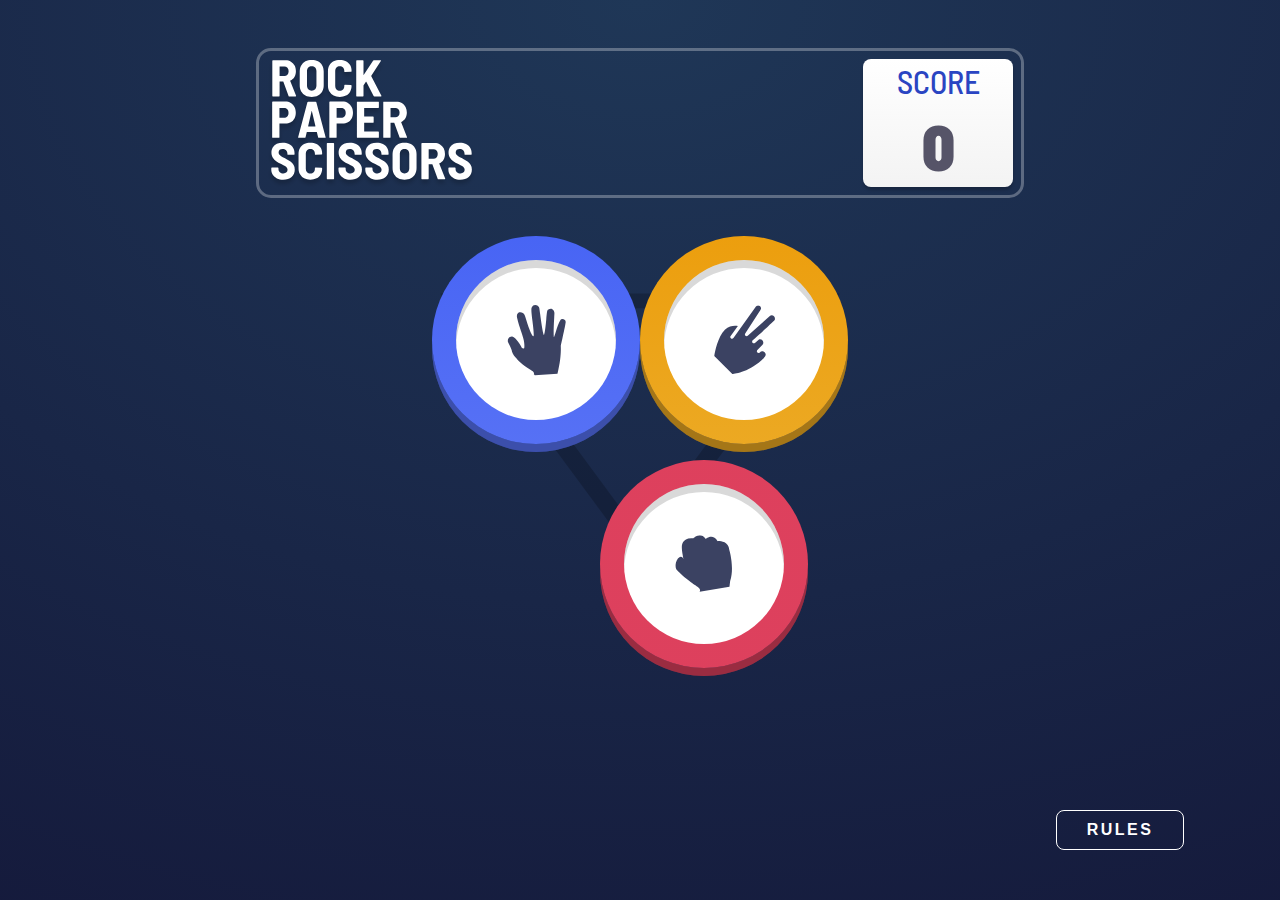
==== index.html @ 1f1d9073 "complete website" ====
<!DOCTYPE html>
<html lang="en">
<head>
  <meta charset="UTF-8">
  <meta name="viewport" content="width=device-width, initial-scale=1.0"> 
  <link rel="icon" type="image/png" sizes="32x32" href="./images/favicon-32x32.png">
  <link rel="stylesheet" href="https://fonts.googleapis.com/css2?family=Barlow+Semi+Condensed:wght@400;700&display=swap" rel="stylesheet">
  <link rel="stylesheet" href="style.css">
  <title>Rock, Paper, Scissors</title>
</head>
<body>
<main>
  <header>
      <img src="./images/logo.svg" alt="logo">
      <div class="score">
          <h1>SCORE</h1>
          <span class="score-board">0</span>   
      </div>
  </header>
  <section id="section-content"> <!-- js --></section>
  <div class="top-rule"> <!-- js --> </div>
  <button id="showRule">RULES</button>
</main>
<script src="app.js"></script>
</body>
</html>
---- style.css ----
* {
    margin: 0;
    padding: 0;
    box-sizing: border-box;
}

body {
    width: 100%;
    height: 100vh;
    background: radial-gradient(134.34% 134.34% at 50% 0%, #1F3757 0%, #131537 100%);
    font-family: 'Barlow Semi Condensed', sans-serif;
}

main {
    display: flex;
    flex-direction: column;
    align-items: center;
    width: 100vw;
    height: 100vh;
    margin: 0 auto;
    position: relative; 
}

header {
    margin-top: 3rem;
    width: 60%;
    height: 9.375rem;
    border-radius: 0.9375rem;
    border: 3px solid rgba(255, 255, 255, 0.29);
    display: flex;
    justify-content: space-between;
    padding: 0.5rem;
}

header img {
    height: 8rem;
}

.score {
    display: flex;
    flex-direction: column;
    justify-content: space-around;
    align-items: center;
    width: 9.375rem;
    border-radius: 0.5rem;
    background: linear-gradient(0deg, #F3F3F3 0%, #FFF 100%);
    box-shadow: 0px 3px 3px 0px rgba(0, 0, 0, 0.20);
}

.score h1 {
    color: #2A45C2;
    font-size: 2rem;
    font-weight: 500; 
}

.score span {
    color: #565468;
    font-size: 4rem;
    font-weight: 900;
}

section {
    margin-top: 1rem;
    width: 50%;
    height: 26.875rem;
    display: flex;
    justify-content: center;
    align-items: center;
    background: url('./images/bg-triangle.svg') center/cover no-repeat;
    background-size: 25rem 17rem;
    position: relative;
    z-index: 0;
}

.outta {
    width: 10rem;
    height: 10rem;
    background: #fff;
    border-radius: 50%;
    place-items: center;
    box-shadow: inset 0 0.5rem #00000026;
    cursor: pointer;
    display: flex;
    justify-content: center;
    position: absolute;
}

.outta::before,
.outta::after {
    content: '';
    position: absolute;
    width: 130%;
    height: 130%;
    border-radius: 50%;
    z-index: -1;
}

.outta:hover::after{
    box-shadow:0 0 0 30px rgba(253, 253, 253, 0.05);  
}

.outta img {
    transform: scale(1.2);
}

.paper {
    bottom: 14rem;
    left: 8.5rem;
}

.paper::before {
    background: linear-gradient(to bottom, hsl(230, 89%, 62%), hsl(230, 89%, 65%));
    box-shadow: 0 0.5rem #0000004d, 0 0.5rem hsl(230, 89%, 65%);
}

.scissors {
    bottom: 14rem;
    right: 8.5rem;
}
.scissors::before {
    background: linear-gradient(to bottom, hsl(39, 89%, 49%), hsl(40, 84%, 53%));
    box-shadow: 0 0.5rem #0000004d, 0 0.5rem hsl(40, 84%, 53%);
}

.rock {
    bottom: 0;
    left: 19rem;
}

.rock::before {
    background: linear-gradient(to bottom, hsl(349, 70%, 56%), hsl(349, 70%, 56%));
    box-shadow: 0 0.5rem #0000004d, 0 0.5rem hsl(349, 70%, 56%);
}

button {
    width: 8rem;
    height: 2.5rem;
    color: #FFF;
    text-align: center;
    font-size: 1rem;
    font-weight: 600;
    letter-spacing: 0.15625rem;
    background: inherit;
    border-radius: 0.5rem;
    border: 1px solid #FFF;
    cursor: pointer;
    position: absolute;
    top: 90%;
    right: 6rem;
}

button:hover {
    color: #3B4262;
    background: linear-gradient(0deg, #F3F3F3 0%, #FFF 100%);
}


.rule {
    width: 27rem;
    height: 25rem;
    color: #3B4262;
    border-radius: 0.5rem;
    background: #FFF;
    box-shadow: 0px 3px 3px 0px rgba(0, 0, 0, 0.20);
    background-image: url(/images/rules.svg);
    background-size: 15rem;
    background-repeat: no-repeat;
    background-position: 50% 70%;
    display: flex;
    justify-content: space-between;
    padding: 3.5rem 2rem;
    position: absolute;
    top: 47%;
    left: 49.7%;
    transform: translate(-50%, -50%);
}

.rule h1 {
    font-size: 2rem;
    font-weight: 700;
    line-height: 2rem;
}

.rule img {
    width: 2rem;
    height: 2rem;
}

.rule button {
    cursor: pointer;
    border: none;
    background: transparent;
    position: absolute;
    top: 3.5rem;
    right: 0;
}

.top-rule {
    width: 100%;
    height: 100vh;
    background: rgba(0, 0, 0, 0.502);
    position: absolute;
    top: 0;
    visibility: hidden;
    z-index: 1;
}

.anything {
    visibility: visible;
}
.image-container {
    display: flex;
    justify-content: space-between;
    width: 70%;
    height: 50%;
    margin: 10rem auto;
    position: relative;
    bottom: 41rem;
}

.selector p,
.the-house p {
    color: #FFF;
    text-shadow: 0px 3px 3px rgba(0, 0, 0, 0.20);
    font-size: 1.5rem;
    font-weight: 700;
    line-height: 2rem;
    letter-spacing: 0.1875rem;
}

.again a {
    width: 12rem;
    height: 3rem;
    border-radius: 0.5rem;
    background: linear-gradient(0deg, #F3F3F3 0%, #FFF 100%);
    box-shadow: 0px 3px 3px 0px rgba(0, 0, 0, 0.20);
    cursor: pointer;
    color: #3B4262;
    font-size: 1rem;
    font-weight: 600;
    letter-spacing: 0.15625rem;
    display: flex;
    align-items: center;
    justify-content: center;
}

.again a:hover {
    color: #DB2E4D;
}

.again {
    display: flex;
    width: 20.75rem;
    flex-direction: column;
    justify-content: center;
    align-items: center;
    margin-top: 5rem;
    margin-left: 2.5rem;

}

.again p {
    color: #FFF;
    text-align: center;
    text-shadow: 0px 3px 3px rgba(0, 0, 0, 0.20);
    font-size: 3.5rem;
    font-weight: 700;
    padding-bottom: 1rem;

}

.winner::before {
    border-radius: 50%;
  box-shadow: 0 0 0 50px rgba(255, 255, 255, 0.027), 0 0 0 100px rgba(255, 255, 255, 0.027), 0 0 0 150px rgba(255, 255, 255, 0.023);
}

.house{
left: 78%;    
top: 7rem;
    width: 12rem;
    height: 12rem;
  }
  
  .its {
      top: 7rem;
      left: 0;
      width: 12rem;
      height: 12rem;
    }


    @media (min-width: 320px) and (max-width: 430px) {

       header{
        margin-top: 1rem;
        width: 19.4375rem;
        height: 6rem;
        align-items: center;
    }

    header img{
        width: 4rem;
        height: 4rem;
    }

    .score{
        width: 5rem;
        height: 4.5rem;
    }
    
    .score h1{
    font-size: 0.625rem;
    font-weight: 600;
    padding: 0;
    letter-spacing: 0.09769rem;
    text-align: center;
    }
    
    .score span{
    font-size: 2.5rem;
    font-weight: 700;
    line-height: 2.5rem; 
    }

    button {
        left: 50%; 
        transform: translate(-50%, -50%); 
    }
    .rule {
        width: 100%;
        height: 100%;
        justify-content: center;
        background-position: 50%;    
    }
    
    .rule button{
        top: 90%;
    }

    section{
        width: 95vw;
        height: 60vh;
        justify-content: center;
        align-items: center;
        background-size: 13rem 15rem;
    }
    
    .outta{
        width: 7rem;
        height: 7rem;
    }
    
    .outta img {
        transform: scale(1);
    }
    
    .paper{
        position: absolute;
top: 3rem;
left: 2rem;
    }
    
    .scissors{
        position: absolute;
        top: 3rem;
        right: 2rem;
    }
    
    .rock{
        position: absolute;
top: 55%;
left: 36%;
    }
    
    .image-container {
        width: 95vw;
       height: 65vh;
       position: absolute;
       margin-left: 2.5vw;
       top: 0;
    }
    
    .selector,
    .the-house{
        position: absolute;
        width: 10rem;
        height: 17rem;
        display: flex;
        flex-direction: column;
        
       }

       .selector{
        left: 0;
    }

    .the-house{
        right: 0;
    }
    
    .house{
        top: 5rem;
        left: 1rem;
    }
    
    .its{
        top: 5rem;
        left: 2rem;
    }
    
    .selector p,
    .the-house p {
        font-size: 0.73rem;
        letter-spacing: 0.1rem;
    }
    
    .selector p{
        text-align: center;
        margin-left: 0;
    }
    
       .again{
        width: 100%;
        position: absolute;
        top: 10rem;
        margin-left: 0;
    }
    
        .winner::before{
            box-shadow: 0 0 0 10px rgba(255, 255, 255, 0.027), 0 0 0 30px rgba(255, 255, 255, 0.027), 0 0 0 50px rgba(255, 255, 255, 0.023);
        }
        
        
        
        }
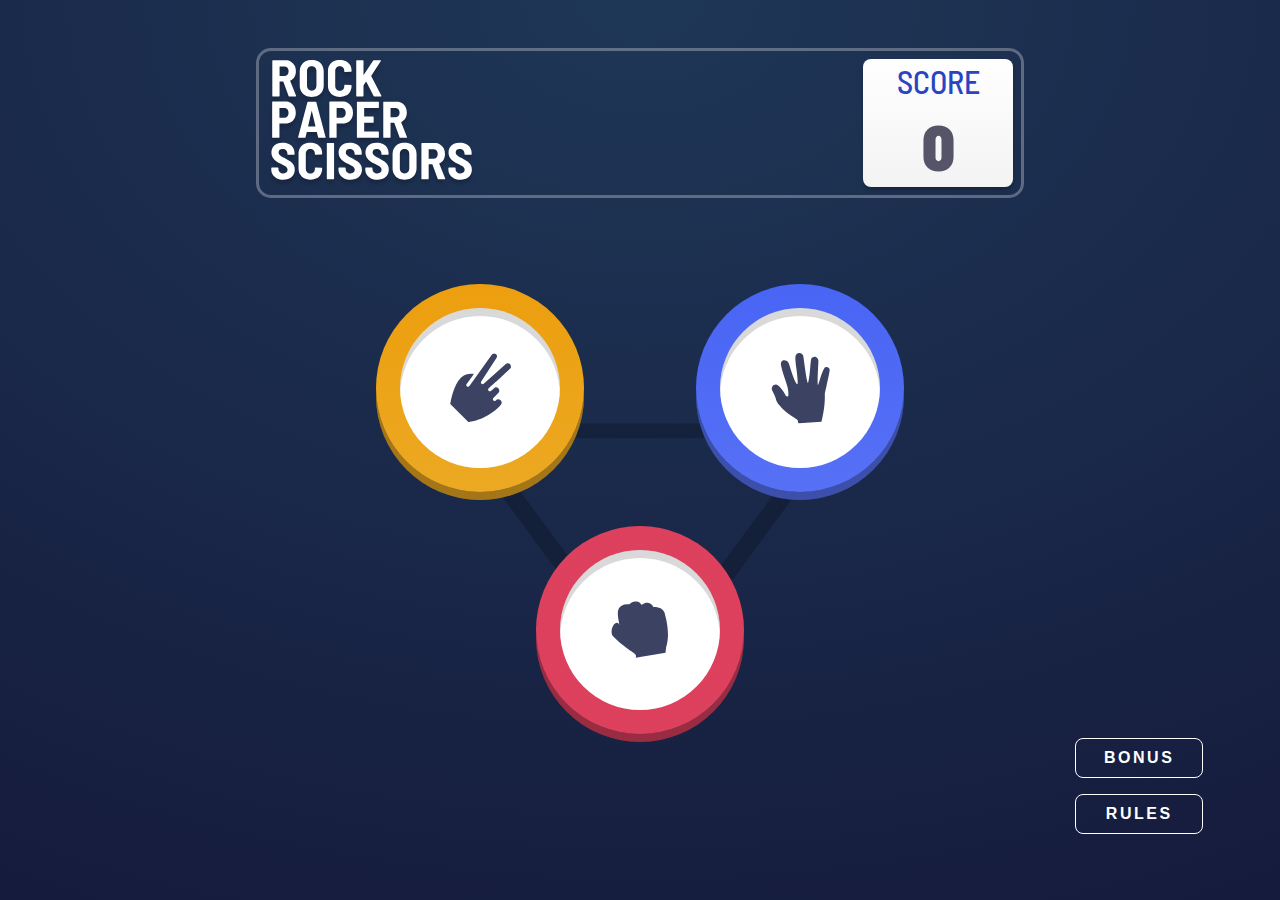
==== commit 17566e30: "commit" ====
--- a/index.html
+++ b/index.html
@@ -1,27 +1,38 @@
 <!DOCTYPE html>
 <html lang="en">
-<head>
-  <meta charset="UTF-8">
-  <meta name="viewport" content="width=device-width, initial-scale=1.0"> 
-  <link rel="icon" type="image/png" sizes="32x32" href="./images/favicon-32x32.png">
-  <link rel="stylesheet" href="https://fonts.googleapis.com/css2?family=Barlow+Semi+Condensed:wght@400;700&display=swap" rel="stylesheet">
-  <link rel="stylesheet" href="style.css">
-  <title>Rock, Paper, Scissors</title>
-</head>
-<body>
-<main>
-  <header>
-      <img src="./images/logo.svg" alt="logo">
-      <div class="score">
+  <head>
+    <meta charset="UTF-8" />
+    <meta name="viewport" content="width=device-width, initial-scale=1.0" />
+    <link
+      rel="icon"
+      type="image/png"
+      sizes="32x32"
+      href="./images/favicon-32x32.png"
+    />
+    <link
+      rel="stylesheet"
+      href="https://fonts.googleapis.com/css2?family=Barlow+Semi+Condensed:wght@400;700&display=swap"
+      rel="stylesheet"
+    />
+    <link rel="stylesheet" href="style.css" />
+    <title>Rock, Paper, Scissors</title>
+  </head>
+  <body>
+    <main>
+      <header>
+        <img src="./images/logo.svg" alt="logo" />
+        <div class="score">
           <h1>SCORE</h1>
-          <span class="score-board">0</span>   
+          <span class="score-board">0</span>
+        </div>
+      </header>
+      <section id="section-content"><!-- js --></section>
+      <div class="top-rule"><!-- js --></div>
+      <div class="button-for">
+        <button id="bns">BONUS</button>
+        <button id="showRule">RULES</button>
       </div>
-  </header>
-  <section id="section-content"> <!-- js --></section>
-  <div class="top-rule"> <!-- js --> </div>
-  <button id="showRule">RULES</button>
-</main>
-<script src="app.js"></script>
-</body>
+    </main>
+    <script src="app.js"></script>
+  </body>
 </html>
-
--- a/style.css
+++ b/style.css
@@ -18,7 +18,7 @@
     width: 100vw;
     height: 100vh;
     margin: 0 auto;
-    position: relative; 
+    position: relative;
 }
 
 header {
@@ -50,7 +50,7 @@
 .score h1 {
     color: #2A45C2;
     font-size: 2rem;
-    font-weight: 500; 
+    font-weight: 500;
 }
 
 .score span {
@@ -59,17 +59,34 @@
     font-weight: 900;
 }
 
-section {
-    margin-top: 1rem;
-    width: 50%;
+#section-content,
+#section-two {
     height: 26.875rem;
-    display: flex;
-    justify-content: center;
-    align-items: center;
-    background: url('./images/bg-triangle.svg') center/cover no-repeat;
+    position: relative;
+}
+
+#section-content::before {
+    background: url('./images/bg-triangle.svg')no-repeat;
     background-size: 25rem 17rem;
-    position: relative;
-    z-index: 0;
+    content: '';
+    position: absolute;
+    top: 25vh;
+    left: -12rem;
+    height: 17rem;
+    width: 25rem;
+    z-index: -1;
+}
+
+#section-two::before {
+    background: url('./images/bg-pentagon.svg')no-repeat;
+    background-size: 25rem 17rem;
+    content: '';
+    position: absolute;
+    top: 25vh;
+    left: -12rem;
+    height: 17rem;
+    width: 25rem;
+    z-index: -1;
 }
 
 .outta {
@@ -95,8 +112,8 @@
     z-index: -1;
 }
 
-.outta:hover::after{
-    box-shadow:0 0 0 30px rgba(253, 253, 253, 0.05);  
+.outta:hover::after {
+    box-shadow: 0 0 0 30px rgba(253, 253, 253, 0.05);
 }
 
 .outta img {
@@ -104,8 +121,8 @@
 }
 
 .paper {
-    bottom: 14rem;
-    left: 8.5rem;
+    bottom: 10rem;
+    left: 5rem;
 }
 
 .paper::before {
@@ -114,22 +131,55 @@
 }
 
 .scissors {
-    bottom: 14rem;
-    right: 8.5rem;
-}
+    bottom: 10rem;
+    right: 5rem;
+}
+
 .scissors::before {
     background: linear-gradient(to bottom, hsl(39, 89%, 49%), hsl(40, 84%, 53%));
     box-shadow: 0 0.5rem #0000004d, 0 0.5rem hsl(40, 84%, 53%);
 }
 
 .rock {
-    bottom: 0;
-    left: 19rem;
+    top: 22rem;
+    left: -5rem;
 }
 
 .rock::before {
     background: linear-gradient(to bottom, hsl(349, 70%, 56%), hsl(349, 70%, 56%));
     box-shadow: 0 0.5rem #0000004d, 0 0.5rem hsl(349, 70%, 56%);
+}
+
+.lizard {
+    bottom: 0;
+    left: 2rem;
+}
+
+.lizard::before {
+    background: linear-gradient(to bottom, rgba(131, 78, 227, 1), rgba(95, 55, 168, 1));
+    box-shadow: 0 0.5rem #0000004d, 0 0.5rem rgba(95, 55, 168, 1);
+}
+
+.spock {
+    bottom: 0;
+    left: 12rem;
+}
+
+.spock::before {
+    background: linear-gradient(to bottom, rgba(63, 183, 205, 1), rgba(45, 141, 171, 1));
+    box-shadow: 0 0.5rem #0000004d, 0 0.5rem rgba(45, 141, 171, 1);
+}
+
+
+.button-for {
+    width: 8rem;
+    height: 6rem;
+    display: flex;
+    flex-direction: column;
+    justify-content: space-between;
+    position: absolute;
+    top: 82vh;
+    right: 6vw;
 }
 
 button {
@@ -144,9 +194,6 @@
     border-radius: 0.5rem;
     border: 1px solid #FFF;
     cursor: pointer;
-    position: absolute;
-    top: 90%;
-    right: 6rem;
 }
 
 button:hover {
@@ -175,6 +222,8 @@
     transform: translate(-50%, -50%);
 }
 
+
+
 .rule h1 {
     font-size: 2rem;
     font-weight: 700;
@@ -208,15 +257,29 @@
 .anything {
     visibility: visible;
 }
+
 .image-container {
+    width: 70vw;
+    height: 50vh;
     display: flex;
     justify-content: space-between;
-    width: 70%;
-    height: 50%;
-    margin: 10rem auto;
+    align-items: center;
     position: relative;
-    bottom: 41rem;
-}
+    left: 15vw;
+    bottom: 34rem;
+}
+
+.selector,
+.the-house {
+    position: relative;
+    width: 30%;
+    height: 80%;
+    display: flex;
+    flex-direction: column;
+    text-align: center;
+}
+
+
 
 .selector p,
 .the-house p {
@@ -249,14 +312,11 @@
 }
 
 .again {
-    display: flex;
     width: 20.75rem;
+    display: flex;
     flex-direction: column;
     justify-content: center;
     align-items: center;
-    margin-top: 5rem;
-    margin-left: 2.5rem;
-
 }
 
 .again p {
@@ -266,170 +326,181 @@
     font-size: 3.5rem;
     font-weight: 700;
     padding-bottom: 1rem;
-
 }
 
 .winner::before {
     border-radius: 50%;
-  box-shadow: 0 0 0 50px rgba(255, 255, 255, 0.027), 0 0 0 100px rgba(255, 255, 255, 0.027), 0 0 0 150px rgba(255, 255, 255, 0.023);
-}
-
-.house{
-left: 78%;    
-top: 7rem;
+    box-shadow: 0 0 0 50px rgba(255, 255, 255, 0.027), 0 0 0 100px rgba(255, 255, 255, 0.027), 0 0 0 150px rgba(255, 255, 255, 0.023);
+}
+
+.house,
+.its {
+    position: relative;
+
     width: 12rem;
     height: 12rem;
-  }
-  
-  .its {
-      top: 7rem;
-      left: 0;
-      width: 12rem;
-      height: 12rem;
-    }
-
-
-    @media (min-width: 320px) and (max-width: 430px) {
-
-       header{
+    top: 5rem;
+    left: 4vw;
+}
+
+
+
+@media (min-width: 320px) and (max-width: 430px) {
+
+    main {
+        justify-content: space-between;
+    }
+
+    header {
         margin-top: 1rem;
         width: 19.4375rem;
         height: 6rem;
         align-items: center;
     }
 
-    header img{
+    header img {
         width: 4rem;
         height: 4rem;
     }
 
-    .score{
+    .score {
         width: 5rem;
         height: 4.5rem;
     }
-    
-    .score h1{
-    font-size: 0.625rem;
-    font-weight: 600;
-    padding: 0;
-    letter-spacing: 0.09769rem;
-    text-align: center;
-    }
-    
-    .score span{
-    font-size: 2.5rem;
-    font-weight: 700;
-    line-height: 2.5rem; 
-    }
-
-    button {
-        left: 50%; 
-        transform: translate(-50%, -50%); 
-    }
+
+    .score h1 {
+        font-size: 0.625rem;
+        font-weight: 600;
+        padding: 0;
+        letter-spacing: 0.09769rem;
+        text-align: center;
+    }
+
+    .score span {
+        font-size: 2.5rem;
+        font-weight: 700;
+        line-height: 2.5rem;
+    }
+
+    .button-for {
+        width: 80vw;
+        height: 2.5rem;
+        flex-direction: row;
+        top: 90%;
+        left: 50%;
+        transform: translate(-50%, -50%);
+    }
+
     .rule {
         width: 100%;
         height: 100%;
         justify-content: center;
-        background-position: 50%;    
-    }
-    
-    .rule button{
+        background-position: 50%;
+    }
+
+    .rule button {
         top: 90%;
-    }
-
-    section{
-        width: 95vw;
-        height: 60vh;
+        transform: translate(-50%, -50%);
+        left: 50%;
+    }
+
+    .winner::before {
+        box-shadow: 0 0 0 10px rgba(255, 255, 255, 0.027), 0 0 0 30px rgba(255, 255, 255, 0.027), 0 0 0 50px rgba(255, 255, 255, 0.023);
+    }
+  
+
+    #section-content::before {
+        background-size: 10.375rem 11.75rem;
+        content: '';
+        top: -2rem;
+        left: -5rem;
+        width: 40vw;
+        height: 30vh;
+        align-items: center;
         justify-content: center;
-        align-items: center;
-        background-size: 13rem 15rem;
-    }
-    
-    .outta{
+        z-index: -1;
+    }
+
+    .outta {
         width: 7rem;
         height: 7rem;
     }
-    
-    .outta img {
-        transform: scale(1);
-    }
-    
-    .paper{
-        position: absolute;
-top: 3rem;
-left: 2rem;
-    }
-    
-    .scissors{
-        position: absolute;
-        top: 3rem;
-        right: 2rem;
-    }
-    
-    .rock{
-        position: absolute;
-top: 55%;
-left: 36%;
-    }
-    
-    .image-container {
-        width: 95vw;
-       height: 65vh;
-       position: absolute;
-       margin-left: 2.5vw;
-       top: 0;
-    }
-    
-    .selector,
-    .the-house{
-        position: absolute;
-        width: 10rem;
-        height: 17rem;
-        display: flex;
-        flex-direction: column;
-        
-       }
-
-       .selector{
-        left: 0;
-    }
-
-    .the-house{
-        right: 0;
-    }
-    
-    .house{
-        top: 5rem;
-        left: 1rem;
-    }
-    
-    .its{
-        top: 5rem;
-        left: 2rem;
-    }
-    
-    .selector p,
-    .the-house p {
-        font-size: 0.73rem;
-        letter-spacing: 0.1rem;
-    }
-    
-    .selector p{
-        text-align: center;
-        margin-left: 0;
-    }
-    
-       .again{
-        width: 100%;
-        position: absolute;
-        top: 10rem;
-        margin-left: 0;
-    }
-    
-        .winner::before{
-            box-shadow: 0 0 0 10px rgba(255, 255, 255, 0.027), 0 0 0 30px rgba(255, 255, 255, 0.027), 0 0 0 50px rgba(255, 255, 255, 0.023);
-        }
-        
-        
-        
-        }+
+        .outta img {
+            transform: scale(1);
+        }
+    
+        .paper {
+            position: absolute;
+            top: -4rem;
+            left: 2rem;
+        }
+    
+        .scissors {
+            position: absolute;
+            top: -4rem;
+            right: 2rem;
+        }
+    
+        .rock {
+            position: absolute;
+            top: 23%;
+            left: -3.5rem;
+        }
+    
+        .image-container {
+            width: 95vw;
+            height: 65vh;
+            position: relative;
+            margin-left: 2.5vw;
+            left: 0;
+            top: -80vh;
+        }
+    
+        .selector,
+        .the-house {
+            position: absolute;
+            width: 10rem;
+            height: 17rem;
+            display: flex;
+            flex-direction: column;
+            top: 1rem;
+        }
+    
+        .selector {
+            left: 0;
+        }
+    
+        .the-house {
+            right: 0;
+        }
+    
+        .house {
+            top: 5rem;
+            left: 1rem;
+        }
+    
+        .its {
+            top: 5rem;
+            left: 2rem;
+        }
+    
+        .selector p,
+        .the-house p {
+            font-size: 0.73rem;
+            letter-spacing: 0.1rem;
+        }
+    
+        .selector p {
+            text-align: center;
+            margin-left: 0;
+        }
+    
+        .again {
+            width: 100%;
+            position: absolute;
+            top: 60%;
+            margin-left: 0;
+        }
+
+}